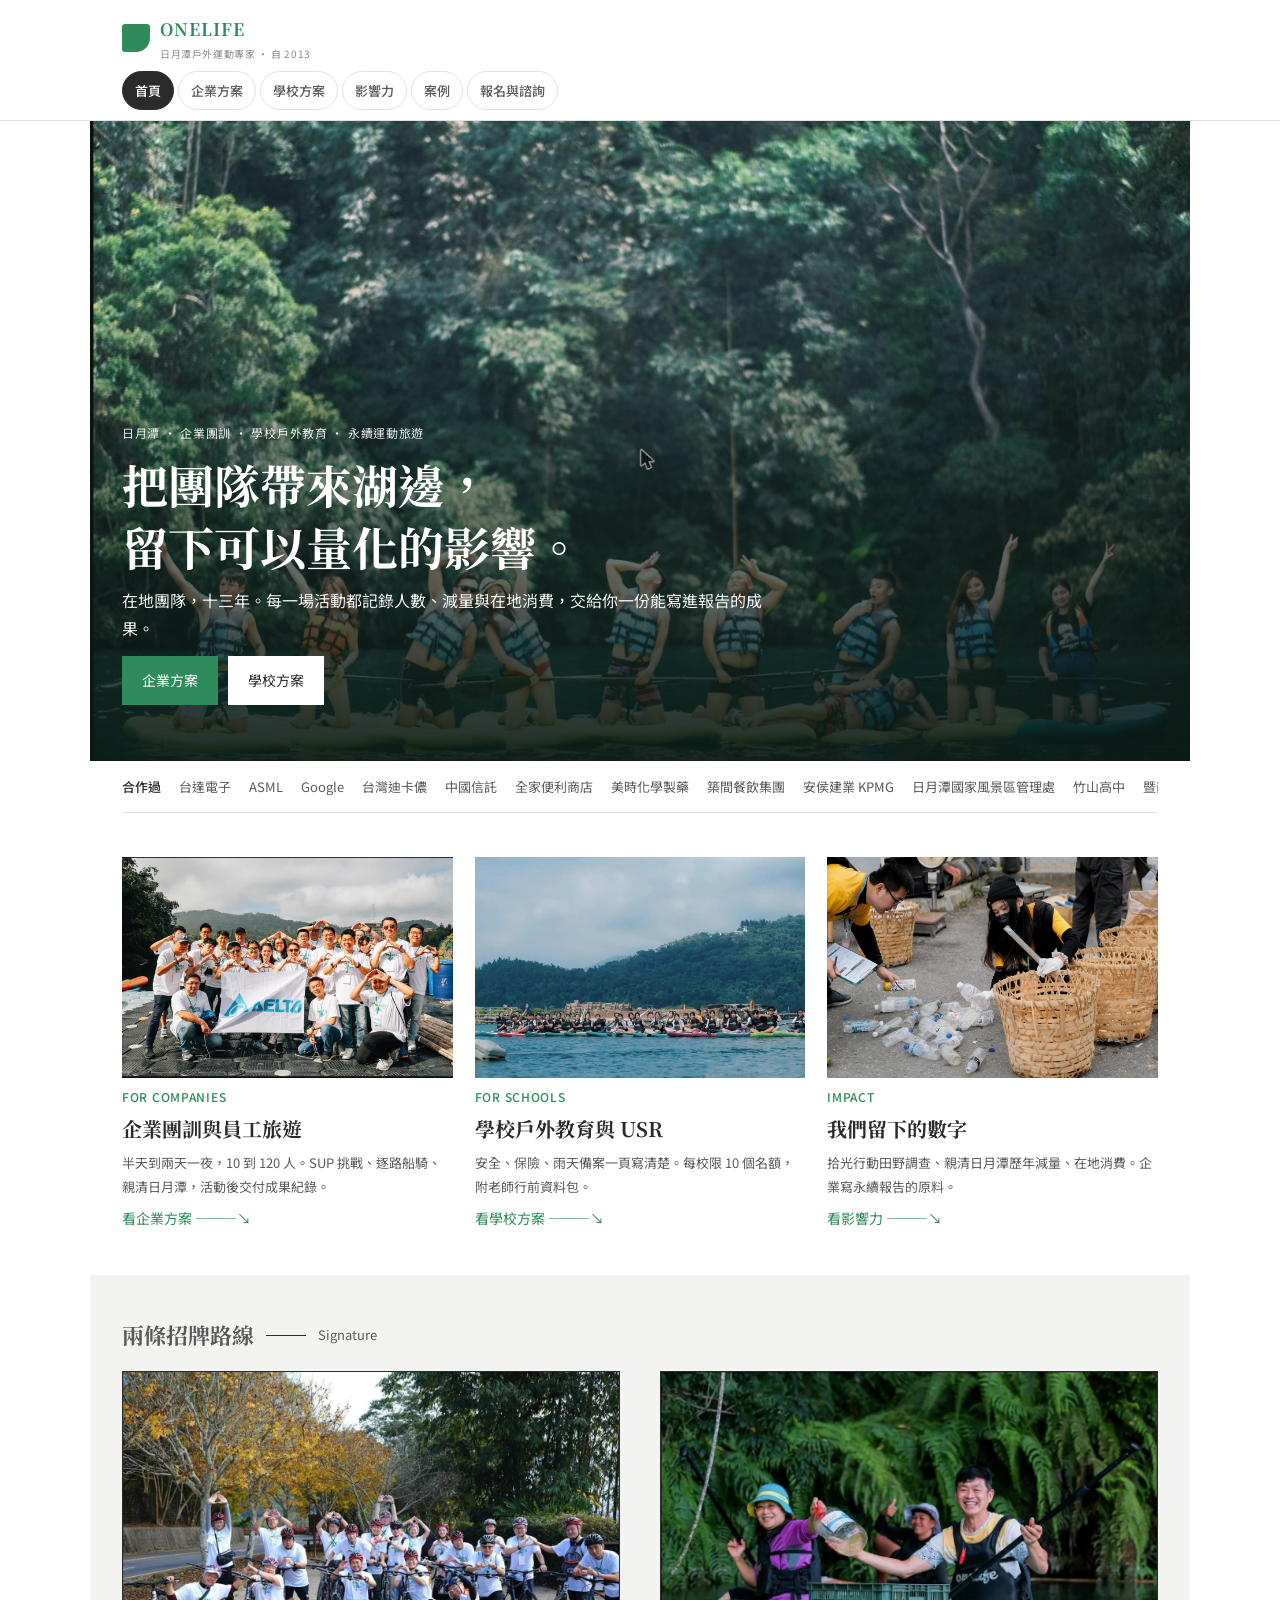
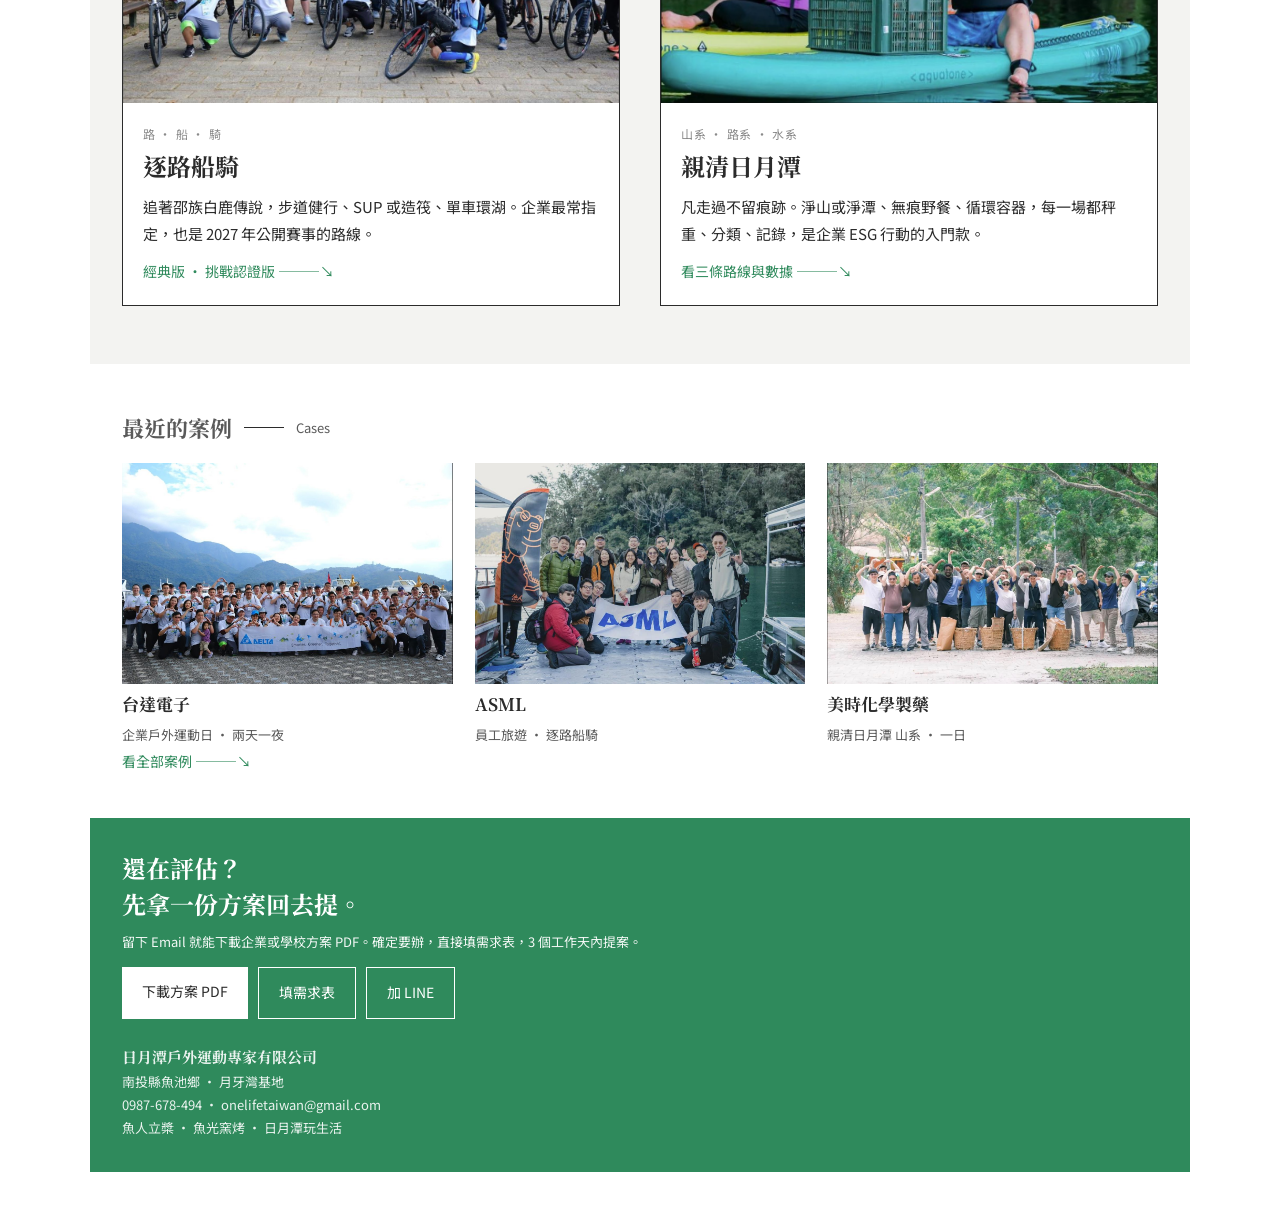
==== index.html @ 7cdbe461 "ONELIFE 官網初版：七頁靜態網站與表單 Co-Authored-By: Claude Opus 5.5 <noreply@anthropic.com> Claude-Session: https" ====
<!doctype html>
<html lang="zh-Hant">
<head>
<meta charset="utf-8">
<meta name="viewport" content="width=device-width, initial-scale=1, viewport-fit=cover">
<title>日月潭 ONELIFE｜企業團訓、學校戶外教育、永續運動旅遊</title>
<meta name="description" content="日月潭在地團隊，自 2013。為企業與學校設計團訓、員工旅遊與 ESG 行動，每場活動記錄人數、減量與在地消費。">
<meta property="og:title" content="日月潭 ONELIFE｜企業團訓、學校戶外教育、永續運動旅遊">
<meta property="og:description" content="日月潭在地團隊，自 2013。為企業與學校設計團訓、員工旅遊與 ESG 行動，每場活動記錄人數、減量與在地消費。">
<meta property="og:image" content="photos/hero.jpg">
<meta property="og:type" content="website">
<link rel="preconnect" href="https://fonts.googleapis.com">
<link rel="stylesheet" href="https://fonts.googleapis.com/css2?family=Noto+Serif+TC:wght@500;700&family=Noto+Sans+TC:wght@400;500&display=swap">
<link rel="stylesheet" href="assets/style.css">
</head>
<body>
<header class="top"><div class="wrap">
<a class="brand" href="index.html"><div class="mark"></div><div><b>ONELIFE</b><small>日月潭戶外運動專家 · 自 2013</small></div></a>
<nav class="tabs" aria-label="主選單"><a href="index.html" aria-current="page">首頁</a><a href="corporate.html">企業方案</a><a href="school.html">學校方案</a><a href="impact.html">影響力</a><a href="cases.html">案例</a><a href="contact.html">報名與諮詢</a></nav>
</div></header>
<main class="wrap">
<section class="page" id="home">
<div class="hero2"><img src="photos/hero.jpg" alt="月牙灣 SUP 團體"><div class="hero2-t"><div class="k" style="color:#fff;opacity:.9">日月潭 · 企業團訓 · 學校戶外教育 · 永續運動旅遊</div><h1 class="serif">把團隊帶來湖邊，<br>留下可以量化的影響。</h1><p>在地團隊，十三年。每一場活動都記錄人數、減量與在地消費，交給你一份能寫進報告的成果。</p><div class="btns"><a href="corporate.html" class="btn">企業方案</a><a href="school.html" class="btn" style="background:#fff;color:#2b2b2b">學校方案</a></div></div></div>
<div class="clients"><b>合作過</b><span>台達電子</span><span>ASML</span><span>Google</span><span>台灣迪卡儂</span><span>中國信託</span><span>全家便利商店</span><span>美時化學製藥</span><span>築間餐飲集團</span><span>安侯建業 KPMG</span><span>日月潭國家風景區管理處</span><span>竹山高中</span><span>暨南國際大學</span></div>

<div class="sec grid3">
<a href="corporate.html" class="card"><img src="photos/delta.jpg" alt=""><span class="k g" style="font-weight:500">FOR COMPANIES</span><span class="serif" style="font-size:20px">企業團訓與員工旅遊</span><span class="m">半天到兩天一夜，10 到 120 人。SUP 挑戰、逐路船騎、親清日月潭，活動後交付成果紀錄。</span><span class="more">看企業方案 ———↘</span></a>
<a href="school.html" class="card"><img src="photos/chushan1.jpg" alt=""><span class="k g" style="font-weight:500">FOR SCHOOLS</span><span class="serif" style="font-size:20px">學校戶外教育與 USR</span><span class="m">安全、保險、雨天備案一頁寫清楚。每校限 10 個名額，附老師行前資料包。</span><span class="more">看學校方案 ———↘</span></a>
<a href="impact.html" class="card"><img src="photos/pick2.jpg" alt=""><span class="k g" style="font-weight:500">IMPACT</span><span class="serif" style="font-size:20px">我們留下的數字</span><span class="m">拾光行動田野調查、親清日月潭歷年減量、在地消費。企業寫永續報告的原料。</span><span class="more">看影響力 ———↘</span></a>
</div>

<div class="grey"><div class="h"><span class="serif">兩條招牌路線</span><i></i><span>Signature</span></div>
<div class="grid2">
<a href="corporate.html" class="box" style="display:block;background:var(--bg);margin-bottom:18px"><img src="photos/cg_road.jpg" alt=""><div style="padding:20px"><div class="k">路 · 船 · 騎</div><div class="serif" style="font-size:24px">逐路船騎</div><p class="m" style="margin:6px 0 10px">追著邵族白鹿傳說，步道健行、SUP 或造筏、單車環湖。企業最常指定，也是 2027 年公開賽事的路線。</p><span class="more">經典版 · 挑戰認證版 ———↘</span></div></a>
<a href="impact.html" class="box" style="display:block;background:var(--bg)"><img src="photos/cg_water.jpg" alt=""><div style="padding:20px"><div class="k">山系 · 路系 · 水系</div><div class="serif" style="font-size:24px">親清日月潭</div><p class="m" style="margin:6px 0 10px">凡走過不留痕跡。淨山或淨潭、無痕野餐、循環容器，每一場都秤重、分類、記錄，是企業 ESG 行動的入門款。</p><span class="more">看三條路線與數據 ———↘</span></div></a>
</div></div>

<div class="sec"><div class="h"><span class="serif">最近的案例</span><i></i><span>Cases</span></div>
<div class="grid3">
<a href="case-lotuspharm.html" class="card"><img src="photos/delta2.jpg" alt=""><span class="serif" style="font-size:17px">台達電子</span><span class="m">企業戶外運動日 · 兩天一夜</span></a>
<a href="case-lotuspharm.html" class="card"><img src="photos/asml2.jpg" alt=""><span class="serif" style="font-size:17px">ASML</span><span class="m">員工旅遊 · 逐路船騎</span></a>
<a href="case-lotuspharm.html" class="card"><img src="photos/lotus1.jpg" alt=""><span class="serif" style="font-size:17px">美時化學製藥</span><span class="m">親清日月潭 山系 · 一日</span></a>
</div>
<a href="cases.html" class="more">看全部案例 ———↘</a></div>

<div class="foot" style="background:var(--green);color:#fff"><div class="serif" style="font-size:24px;line-height:1.5;color:#fff">還在評估？<br>先拿一份方案回去提。</div><p style="margin:8px 0 0;opacity:.95">留下 Email 就能下載企業或學校方案 PDF。確定要辦，直接填需求表，3 個工作天內提案。</p><div class="btns"><a href="contact.html" class="btn" style="background:#fff;color:#2b2b2b">下載方案 PDF</a><a href="contact.html" class="btn" style="background:transparent;border:1px solid #fff;color:#fff">填需求表</a><a href="https://line.me/R/ti/p/@onelife" class="btn" style="background:transparent;border:1px solid #fff;color:#fff">加 LINE</a></div><div style="margin-top:24px;opacity:.9"><b style="color:#fff">日月潭戶外運動專家有限公司</b>南投縣魚池鄉 · 月牙灣基地<br>0987-678-494 · onelifetaiwan@gmail.com<br>魚人立槳 · 魚光窯烤 · 日月潭玩生活</div></div>
</section>
</main>
<script src="assets/config.js"></script>
<script src="assets/main.js"></script>
</body>
</html>
---- assets/style.css ----
:root{--ink:#2b2b2b;--mute:#5a5a5a;--faint:#8a8a8a;--line:#2b2b2b;--hair:#e2e2e2;--grey:#f3f3f1;--green:#2f8a5c;--bg:#ffffff}
@media (prefers-color-scheme:dark){:root:not([data-theme="light"]){--ink:#ececea;--mute:#b5b5b0;--faint:#8a8a8a;--line:#ececea;--hair:#3a3a38;--grey:#1f1f1e;--green:#5fbf8e;--bg:#141413}}
:root[data-theme="dark"]{--ink:#ececea;--mute:#b5b5b0;--faint:#8a8a8a;--line:#ececea;--hair:#3a3a38;--grey:#1f1f1e;--green:#5fbf8e;--bg:#141413}
*{box-sizing:border-box}
body{margin:0;background:var(--bg);color:var(--ink);font-family:'Noto Sans TC',sans-serif;font-size:15px;line-height:1.8}
a{color:inherit;text-decoration:none}
img{display:block;width:100%;object-fit:cover;aspect-ratio:3/2;height:auto}
.serif{font-family:'Noto Serif TC',serif;font-weight:700}
.wrap{max-width:1100px;margin:0 auto;padding:0 16px}
header.top{position:sticky;top:0;z-index:9;background:var(--bg);border-bottom:1px solid var(--hair)}
.brand{display:flex;align-items:center;gap:10px;padding:14px 0 8px}
.mark{width:28px;height:28px;background:var(--green);border-radius:3px 3px 14px 3px;flex:none}
.brand b{font-family:'Noto Serif TC',serif;font-size:17px;letter-spacing:.06em;color:var(--green)}
.brand small{display:block;font-size:10px;color:var(--faint);letter-spacing:.06em}
nav.tabs{display:flex;gap:4px;overflow-x:auto;padding:0 0 10px;-webkit-overflow-scrolling:touch;scrollbar-width:none}
nav.tabs::-webkit-scrollbar{display:none}
nav.tabs a{flex:none;font-size:13px;font-weight:500;padding:7px 12px;border:1px solid var(--hair);border-radius:999px;color:var(--mute)}
nav.tabs a.on,nav.tabs a[aria-current]{background:var(--ink);color:var(--bg);border-color:var(--ink)}
.page{display:block;padding-bottom:40px}
.hero{margin-top:18px}
.hero .t{display:inline-block;background:var(--green);color:#fff;padding:12px 16px;font-family:'Noto Serif TC',serif;font-weight:700;font-size:24px;line-height:1.4;margin-bottom:14px}
.hero .s{font-family:'Noto Serif TC',serif;font-size:14px;line-height:1.7;color:var(--mute);margin-top:12px}
.sec{margin-top:44px}
.h{display:flex;align-items:center;gap:12px;margin-bottom:16px}
.h .serif{font-size:22px}
.h i{display:block;width:40px;height:1px;background:var(--line)}
.h span{font-size:13px;color:var(--mute)}
.lead{color:var(--mute);margin:0 0 14px}
.box{border:1px solid var(--line)}
.row{display:grid;grid-template-columns:1fr;gap:0}
.row.c4,.row.c5{grid-template-columns:1fr 1fr}.row.c4>div:nth-child(odd),.row.c5>div:nth-child(odd){border-right:1px solid var(--hair)}
.row>div{padding:16px;border-bottom:1px solid var(--hair)}
.row>div:last-child{border-bottom:none}
.k{font-size:12px;color:var(--faint);letter-spacing:.06em}
.num{font-family:'Noto Serif TC',serif;font-weight:700;font-size:26px;line-height:1.1}
.g{color:var(--green)}
.card{display:flex;flex-direction:column;gap:8px;margin-bottom:22px}
.card img{aspect-ratio:3/2}
.card .serif{font-size:18px;line-height:1.4}
.card .m{font-size:13px;color:var(--mute)}
.more{color:var(--green);font-size:14px}
.btns{display:flex;flex-wrap:wrap;gap:10px;margin-top:14px}
.btn{display:inline-block;padding:12px 20px;font-size:14px;background:var(--green);color:#fff}
.btn.o{background:transparent;color:var(--ink);border:1px solid var(--line)}
.list{border-top:1px solid var(--line)}
.list>div{display:flex;gap:16px;padding:14px 0;border-bottom:1px solid var(--hair);align-items:flex-start}
.list .n{font-family:'Noto Serif TC',serif;font-weight:700;font-size:20px;line-height:1.3;width:34px;flex:none;color:var(--green)}
.list b{display:block;font-weight:500;font-size:15px}
.list p{margin:2px 0 0;font-size:13px;color:var(--mute);line-height:1.7}
.grey{background:var(--grey);padding:28px 16px;margin:44px -16px 0}
.over{margin-bottom:22px}
.over span{display:block;margin-top:10px;font-family:'Noto Serif TC',serif;font-weight:700;font-size:18px;line-height:1.4}
.over span small{display:block;font-size:13px;font-weight:500;color:var(--mute)}
.tags{display:flex;flex-wrap:wrap;gap:8px 16px;font-size:13px;color:var(--mute)}
.note{font-size:12px;color:var(--faint);margin-top:10px}
.foot{margin-top:44px;padding:24px 16px;background:var(--grey);font-size:13px;color:var(--mute)}
.foot b{display:block;font-family:'Noto Serif TC',serif;color:var(--ink);font-size:15px}
.tbl>div{display:grid;grid-template-columns:1fr auto;gap:4px 12px;padding:12px 0;border-bottom:1px solid var(--hair);font-size:13px}
.tbl>div b{font-weight:500;font-size:14px}
.tbl>div .num{font-size:20px}
.tbl>div small{grid-column:1/-1;color:var(--mute)}
input,textarea{font:inherit;font-size:14px;color:var(--ink);background:var(--bg);border:1px solid #c9c9c9;padding:10px 12px;width:100%}
label{font-size:12px;color:var(--mute);display:block;margin:12px 0 4px}
.chips{display:flex;flex-wrap:wrap;gap:6px;font-size:13px}
.chips span{border:1px solid #c9c9c9;padding:5px 12px}
.chips span.on,.chips .chip:has(input:checked){background:var(--ink);color:var(--bg);border-color:var(--ink)}
.chips .chip{border:1px solid #c9c9c9;padding:5px 12px;cursor:pointer;font-size:13px;color:var(--ink);margin:0}
a.brand{color:inherit}
.filter{display:flex;gap:6px;flex-wrap:wrap;margin-bottom:18px}
.filter button{font:inherit;font-size:13px;padding:7px 14px;border:1px solid var(--line);background:transparent;color:var(--ink)}
.filter button.on{background:var(--ink);color:var(--bg)}
.hide{display:none}
.site{margin-top:14px}
.site .row>div{padding:12px 14px}
.site .pill{display:inline-block;font-size:11px;padding:1px 8px;border-radius:999px;color:#fff;margin-left:6px;vertical-align:middle}
@media(min-width:720px){
.hero .t{font-size:32px}.hero .s{font-size:15px}
.row.c3{grid-template-columns:repeat(3,1fr)}.row.c3>div{border-bottom:none;border-right:1px solid var(--hair)}.row.c3>div:last-child{border-right:none}
.row.c4{grid-template-columns:repeat(4,1fr)}.row.c4>div{border-bottom:none;border-right:1px solid var(--hair)}.row.c4>div:last-child{border-right:none}
.row.c5{grid-template-columns:repeat(5,1fr)}.row.c5>div{border-bottom:none;border-right:1px solid var(--hair)}.row.c5>div:last-child{border-right:none}
.grid3{display:grid;grid-template-columns:repeat(3,1fr);gap:22px}.grid3 .card{margin-bottom:0}
.grid2{display:grid;grid-template-columns:1fr 1fr;gap:40px;align-items:start}
.grey{margin-left:-16px;margin-right:-16px;padding:40px 16px}
.wrap{padding:0 32px}.grey{margin-left:-32px;margin-right:-32px;padding:40px 32px}.foot{margin-left:-32px;margin-right:-32px;padding:32px}
.site .row.c5{grid-template-columns:repeat(5,1fr)}
}

.hero2{position:relative;margin:0 -16px;overflow:hidden;background:#1d3a35}
.hero2 img{aspect-ratio:auto;height:540px;object-position:center 40%}
.hero2::after{content:"";position:absolute;left:0;right:0;bottom:0;height:75%;background:linear-gradient(to top,rgba(10,25,20,.92) 0%,rgba(10,25,20,.6) 45%,rgba(10,25,20,0) 100%)}
.hero2-t{z-index:1}
.hero2-t{position:absolute;left:16px;right:16px;bottom:28px;color:#fff}
.hero2-t h1{font-size:28px;line-height:1.35;margin:10px 0 10px;color:#fff}
.hero2-t p{margin:0;font-size:14px;line-height:1.7;opacity:.95}
.hero2-t .btns{margin-top:14px}
.clients{display:flex;gap:18px;overflow-x:auto;white-space:nowrap;padding:14px 0;border-bottom:1px solid var(--hair);font-size:13px;color:var(--mute);scrollbar-width:none}
.clients::-webkit-scrollbar{display:none}
.clients b{color:var(--ink);font-weight:500;flex:none}
@media(min-width:720px){.hero2{margin:0 -32px}.hero2 img{height:640px}.hero2-t{left:32px;bottom:56px;max-width:640px}.hero2-t h1{font-size:46px}.hero2-t p{font-size:16px}}

.msg{font-size:13px;margin-top:8px;color:var(--green)}.msg.err{color:#b4412d}
button.btn{font:inherit;border:none;cursor:pointer}
.sr{position:absolute;left:-9999px}
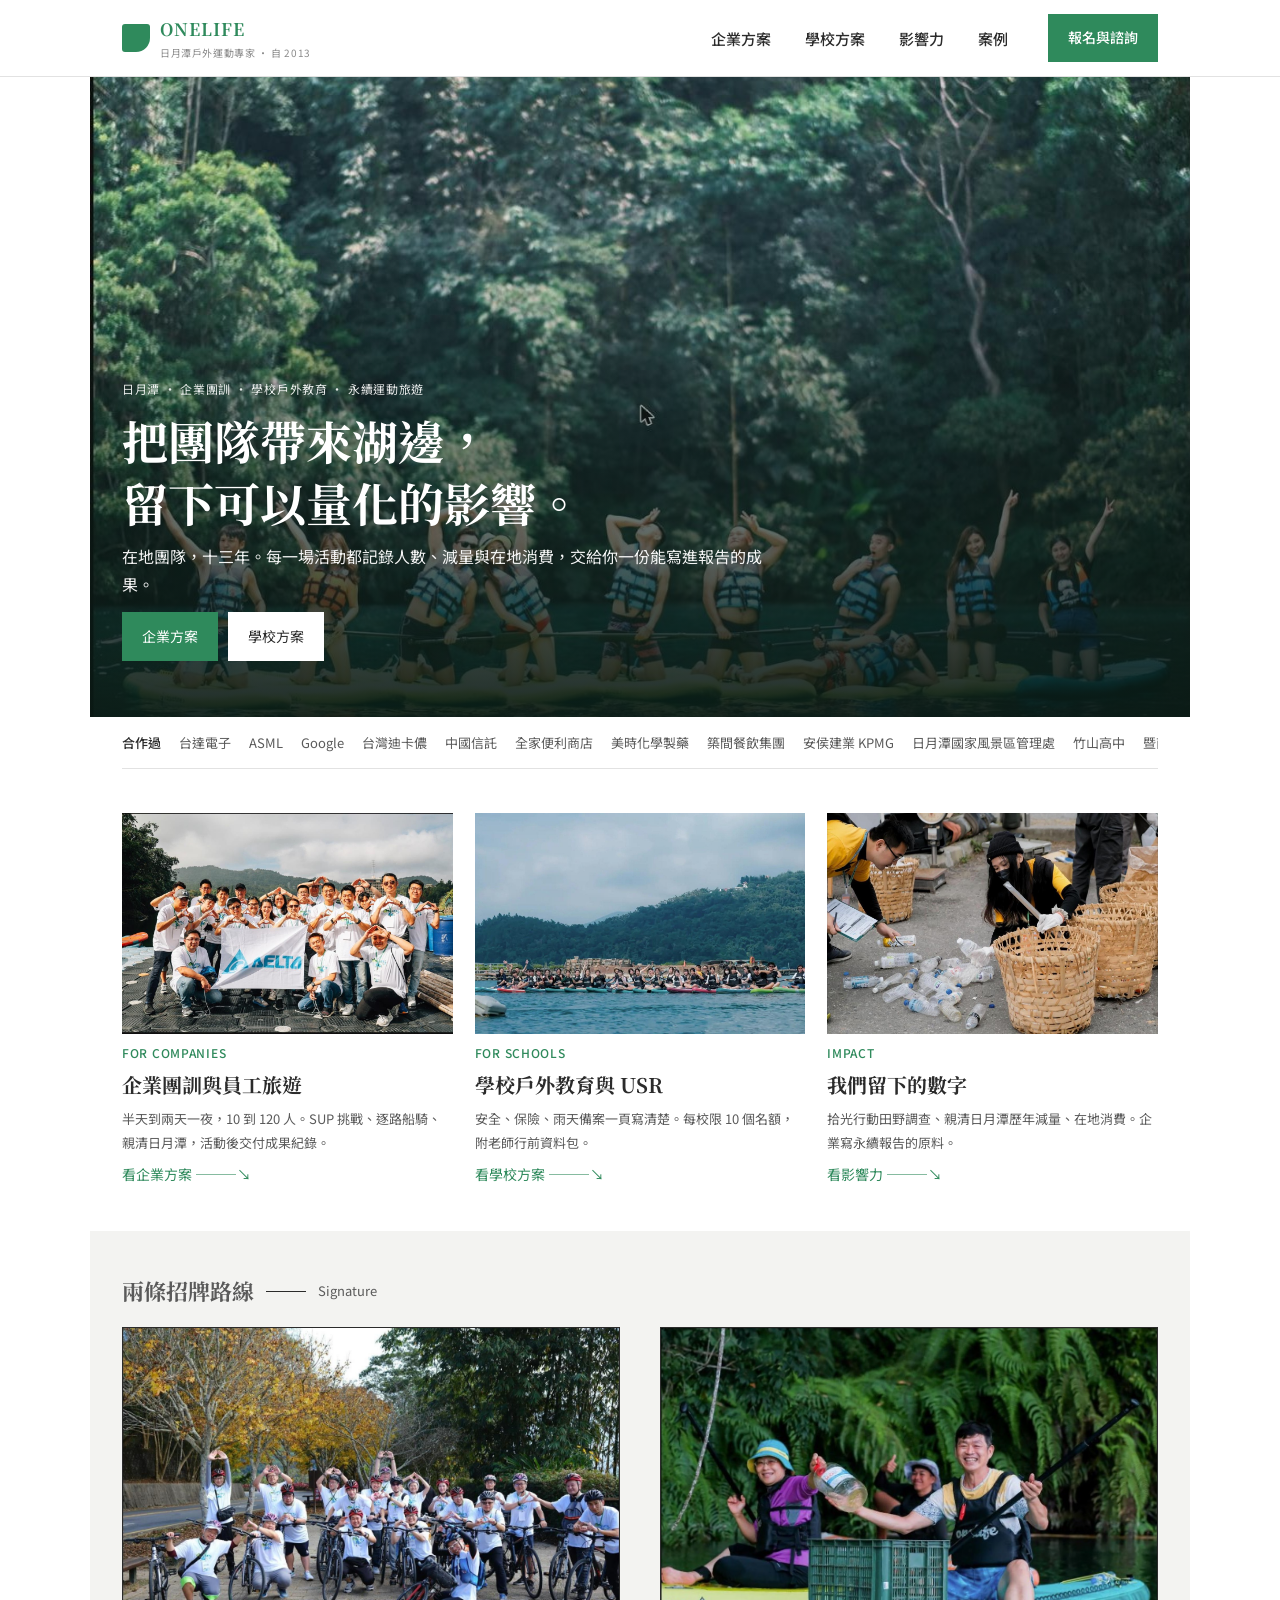
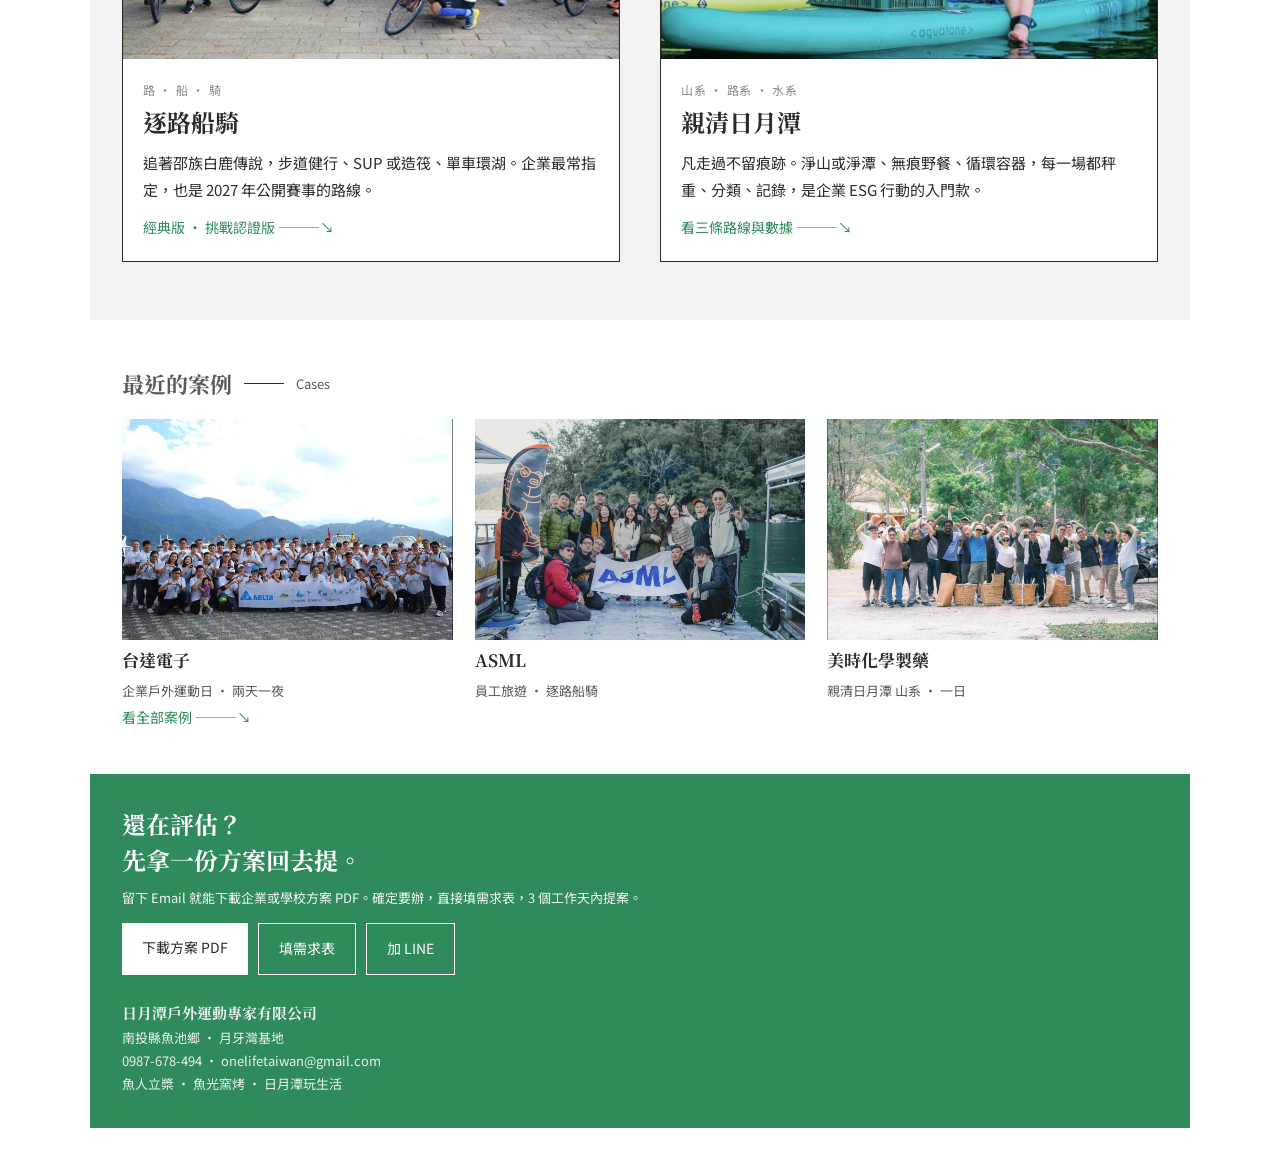
==== commit 5308ad55: "改版主選單：電腦版文字選單＋報名按鈕，手機版漢堡選單 Co-Authored-By: Claude Opus 5.5 <noreply@anthropic.com> Claude-Session: h" ====
--- a/index.html
+++ b/index.html
@@ -11,12 +11,13 @@
 <meta property="og:type" content="website">
 <link rel="preconnect" href="https://fonts.googleapis.com">
 <link rel="stylesheet" href="https://fonts.googleapis.com/css2?family=Noto+Serif+TC:wght@500;700&family=Noto+Sans+TC:wght@400;500&display=swap">
-<link rel="stylesheet" href="assets/style.css">
+<link rel="stylesheet" href="assets/style.css?v=2">
 </head>
 <body>
-<header class="top"><div class="wrap">
-<a class="brand" href="index.html"><div class="mark"></div><div><b>ONELIFE</b><small>日月潭戶外運動專家 · 自 2013</small></div></a>
-<nav class="tabs" aria-label="主選單"><a href="index.html" aria-current="page">首頁</a><a href="corporate.html">企業方案</a><a href="school.html">學校方案</a><a href="impact.html">影響力</a><a href="cases.html">案例</a><a href="contact.html">報名與諮詢</a></nav>
+<header class="top"><div class="wrap bar">
+<a class="brand" href="index.html" aria-label="ONELIFE 首頁"><div class="mark"></div><div><b>ONELIFE</b><small>日月潭戶外運動專家 · 自 2013</small></div></a>
+<nav class="menu" id="menu" aria-label="主選單"><a href="corporate.html">企業方案</a><a href="school.html">學校方案</a><a href="impact.html">影響力</a><a href="cases.html">案例</a><a href="contact.html" class="nav-cta">報名與諮詢</a><div class="menu-foot">0987-678-494<br>onelifetaiwan@gmail.com<br><a href="https://line.me/R/ti/p/@onelife">LINE @onelife</a></div></nav>
+<button class="burger" aria-label="開啟選單" aria-expanded="false" aria-controls="menu"><span></span><span></span></button>
 </div></header>
 <main class="wrap">
 <section class="page" id="home">
@@ -47,6 +48,6 @@
 </section>
 </main>
 <script src="assets/config.js"></script>
-<script src="assets/main.js"></script>
+<script src="assets/main.js?v=2"></script>
 </body>
 </html>
--- a/assets/style.css
+++ b/assets/style.css
@@ -9,14 +9,10 @@
 .serif{font-family:'Noto Serif TC',serif;font-weight:700}
 .wrap{max-width:1100px;margin:0 auto;padding:0 16px}
 header.top{position:sticky;top:0;z-index:9;background:var(--bg);border-bottom:1px solid var(--hair)}
-.brand{display:flex;align-items:center;gap:10px;padding:14px 0 8px}
+.brand{display:flex;align-items:center;gap:10px;padding:0;position:relative;z-index:12}
 .mark{width:28px;height:28px;background:var(--green);border-radius:3px 3px 14px 3px;flex:none}
 .brand b{font-family:'Noto Serif TC',serif;font-size:17px;letter-spacing:.06em;color:var(--green)}
 .brand small{display:block;font-size:10px;color:var(--faint);letter-spacing:.06em}
-nav.tabs{display:flex;gap:4px;overflow-x:auto;padding:0 0 10px;-webkit-overflow-scrolling:touch;scrollbar-width:none}
-nav.tabs::-webkit-scrollbar{display:none}
-nav.tabs a{flex:none;font-size:13px;font-weight:500;padding:7px 12px;border:1px solid var(--hair);border-radius:999px;color:var(--mute)}
-nav.tabs a.on,nav.tabs a[aria-current]{background:var(--ink);color:var(--bg);border-color:var(--ink)}
 .page{display:block;padding-bottom:40px}
 .hero{margin-top:18px}
 .hero .t{display:inline-block;background:var(--green);color:#fff;padding:12px 16px;font-family:'Noto Serif TC',serif;font-weight:700;font-size:24px;line-height:1.4;margin-bottom:14px}
@@ -102,3 +98,30 @@
 .msg{font-size:13px;margin-top:8px;color:var(--green)}.msg.err{color:#b4412d}
 button.btn{font:inherit;border:none;cursor:pointer}
 .sr{position:absolute;left:-9999px}
+
+/* 主選單 */
+.bar{display:flex;align-items:center;justify-content:space-between;height:64px}
+.burger{display:flex;flex-direction:column;justify-content:center;gap:7px;width:44px;height:44px;margin-right:-10px;background:none;border:0;cursor:pointer;position:relative;z-index:12;padding:0 10px}
+.burger span{display:block;height:2px;background:var(--ink);transition:transform .25s,opacity .25s}
+.menu-open .burger span:nth-child(1){transform:translateY(4.5px) rotate(45deg)}
+.menu-open .burger span:nth-child(2){transform:translateY(-4.5px) rotate(-45deg)}
+.menu{position:fixed;inset:0;background:var(--bg);z-index:11;display:flex;flex-direction:column;padding:96px 24px 32px;gap:0;opacity:0;visibility:hidden;transition:opacity .2s,visibility .2s}
+.menu-open .menu{opacity:1;visibility:visible}
+.menu a{font-family:'Noto Serif TC',serif;font-weight:700;font-size:26px;padding:14px 0;border-bottom:1px solid var(--hair);color:var(--ink)}
+.menu a[aria-current]{color:var(--green)}
+.menu .nav-cta{margin-top:24px;border:0;background:var(--green);color:#fff;text-align:center;font-size:18px;font-family:'Noto Sans TC',sans-serif;font-weight:500;padding:16px}
+.menu .nav-cta[aria-current]{color:#fff}
+.menu-foot{margin-top:auto;font-size:13px;color:var(--mute);line-height:1.9}
+.menu-foot a{font:inherit;padding:0;border:0;color:var(--green)}
+body.menu-open{overflow:hidden}
+@media(min-width:900px){
+.bar{height:76px}
+.burger{display:none}
+.menu{position:static;inset:auto;flex-direction:row;align-items:center;gap:34px;padding:0;opacity:1;visibility:visible;background:none}
+.menu a{font-family:'Noto Sans TC',sans-serif;font-weight:500;font-size:15px;padding:6px 0;border:0;position:relative}
+.menu a:not(.nav-cta)::after{content:"";position:absolute;left:0;right:0;bottom:-2px;height:2px;background:var(--green);transform:scaleX(0);transition:transform .2s;transform-origin:left}
+.menu a:not(.nav-cta):hover::after,.menu a[aria-current]:not(.nav-cta)::after{transform:scaleX(1)}
+.menu a[aria-current]{color:var(--ink)}
+.menu .nav-cta{margin:0 0 0 6px;padding:11px 20px;font-size:14px}
+.menu-foot{display:none}
+}
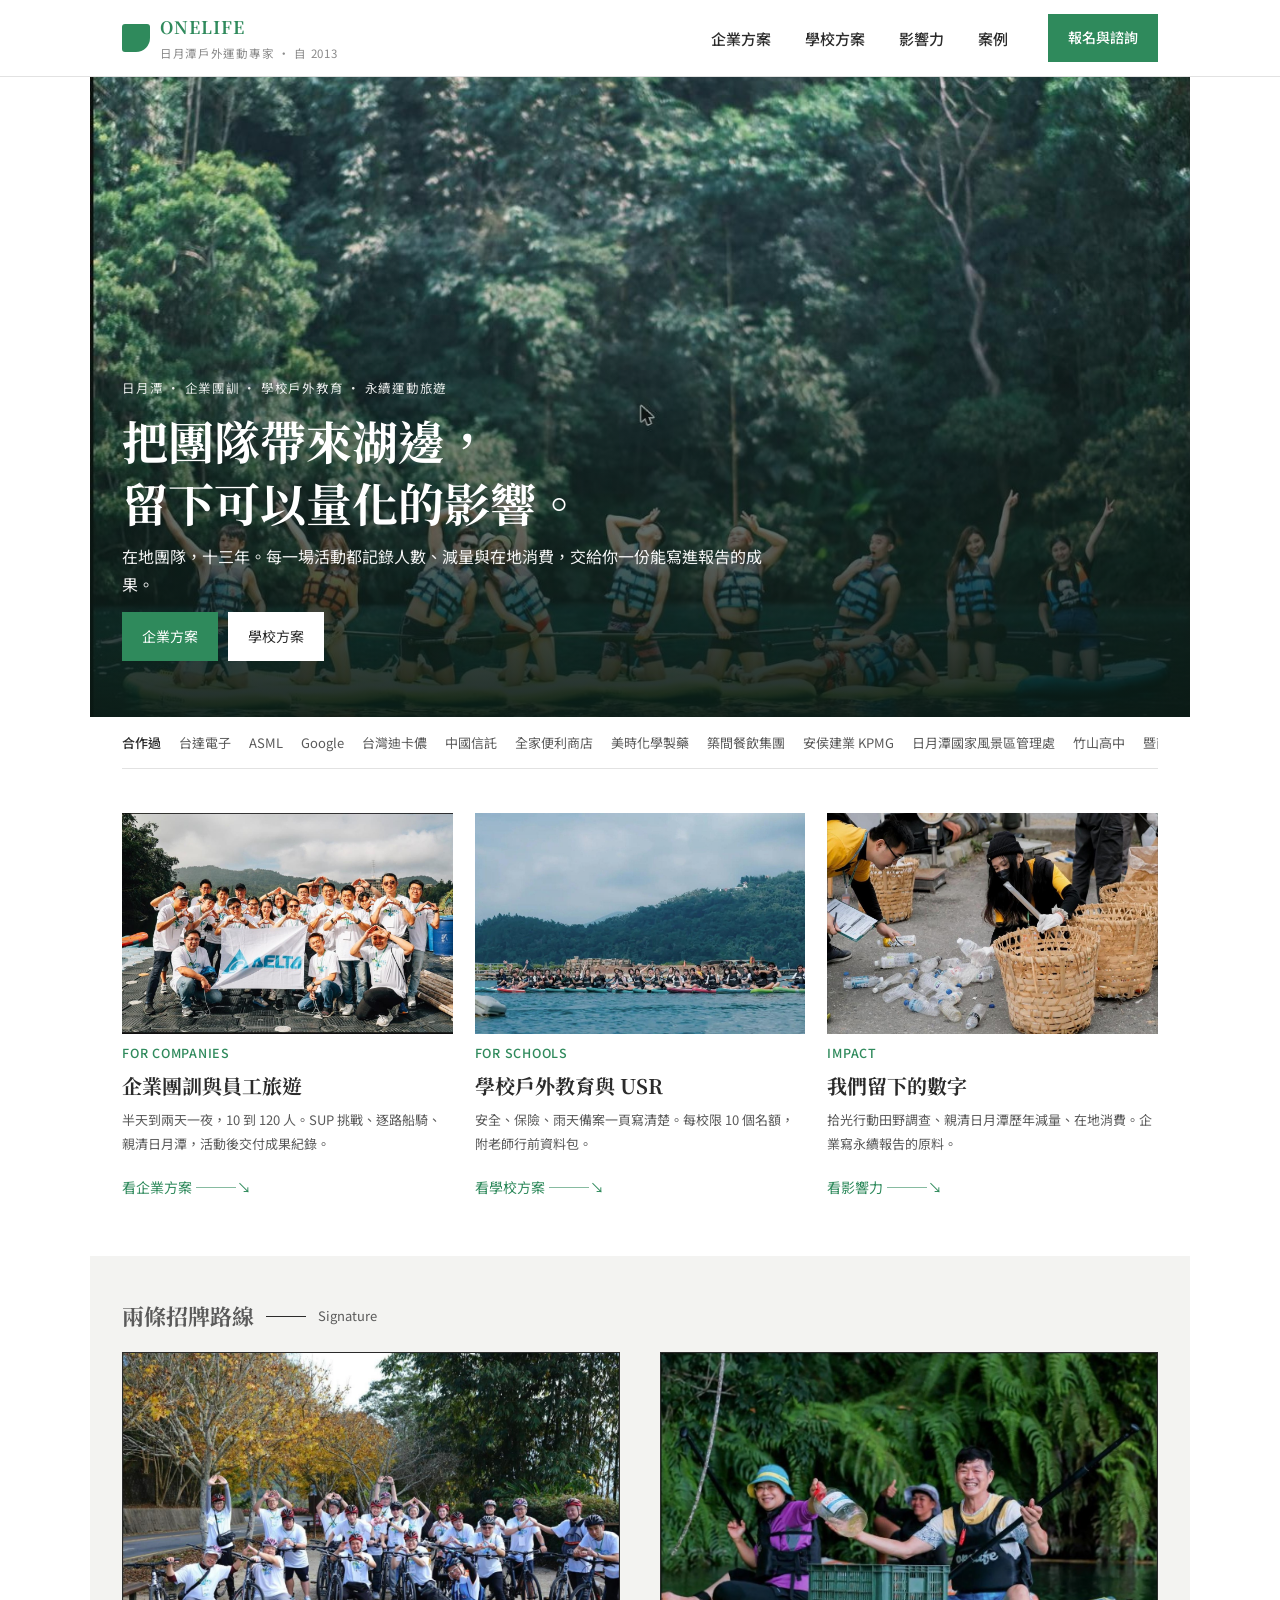
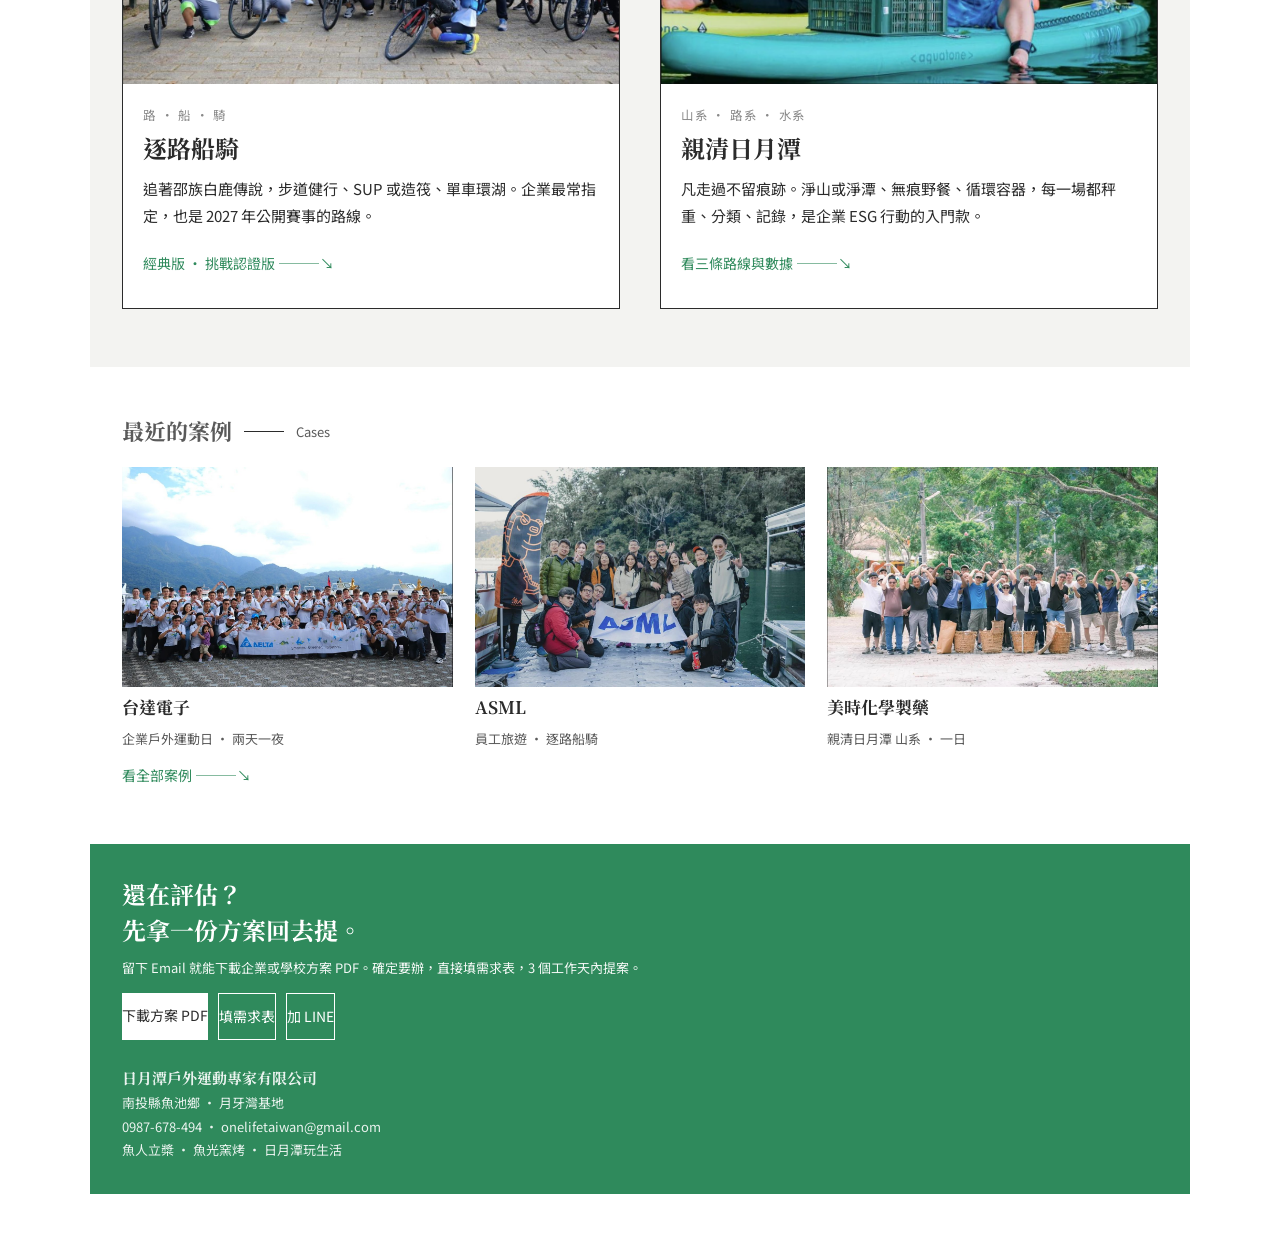
==== commit 84942195: "手機友善修正：輸入框 16px 避免 iOS 放大、加大點擊範圍、放大小字 Co-Authored-By: Claude Opus 5.5 <noreply@anthropic.com> Claude" ====
--- a/index.html
+++ b/index.html
@@ -11,7 +11,7 @@
 <meta property="og:type" content="website">
 <link rel="preconnect" href="https://fonts.googleapis.com">
 <link rel="stylesheet" href="https://fonts.googleapis.com/css2?family=Noto+Serif+TC:wght@500;700&family=Noto+Sans+TC:wght@400;500&display=swap">
-<link rel="stylesheet" href="assets/style.css?v=2">
+<link rel="stylesheet" href="assets/style.css?v=4">
 </head>
 <body>
 <header class="top"><div class="wrap bar">
--- a/assets/style.css
+++ b/assets/style.css
@@ -125,3 +125,16 @@
 .menu .nav-cta{margin:0 0 0 6px;padding:11px 20px;font-size:14px}
 .menu-foot{display:none}
 }
+
+/* 手機友善修正 */
+.brand small{font-size:11.5px}
+input,textarea{font-size:16px!important;min-height:48px}
+textarea{min-height:96px}
+a.more,.more{display:inline-block;padding:12px 0;min-height:44px;box-sizing:border-box}
+.chips{gap:8px}
+.chips .chip,.chips span{padding:10px 16px;font-size:14px;min-height:44px;display:inline-flex;align-items:center;box-sizing:border-box}
+.filter button{padding:11px 18px;font-size:14px;min-height:44px}
+.tbl>div small{font-size:13px;line-height:1.7}
+.btn{min-height:48px;display:inline-flex;align-items:center;justify-content:center;box-sizing:border-box}
+.foot a,.m a{display:inline-block;padding:10px 0;min-height:44px;box-sizing:border-box}
+.k{font-size:12.5px}
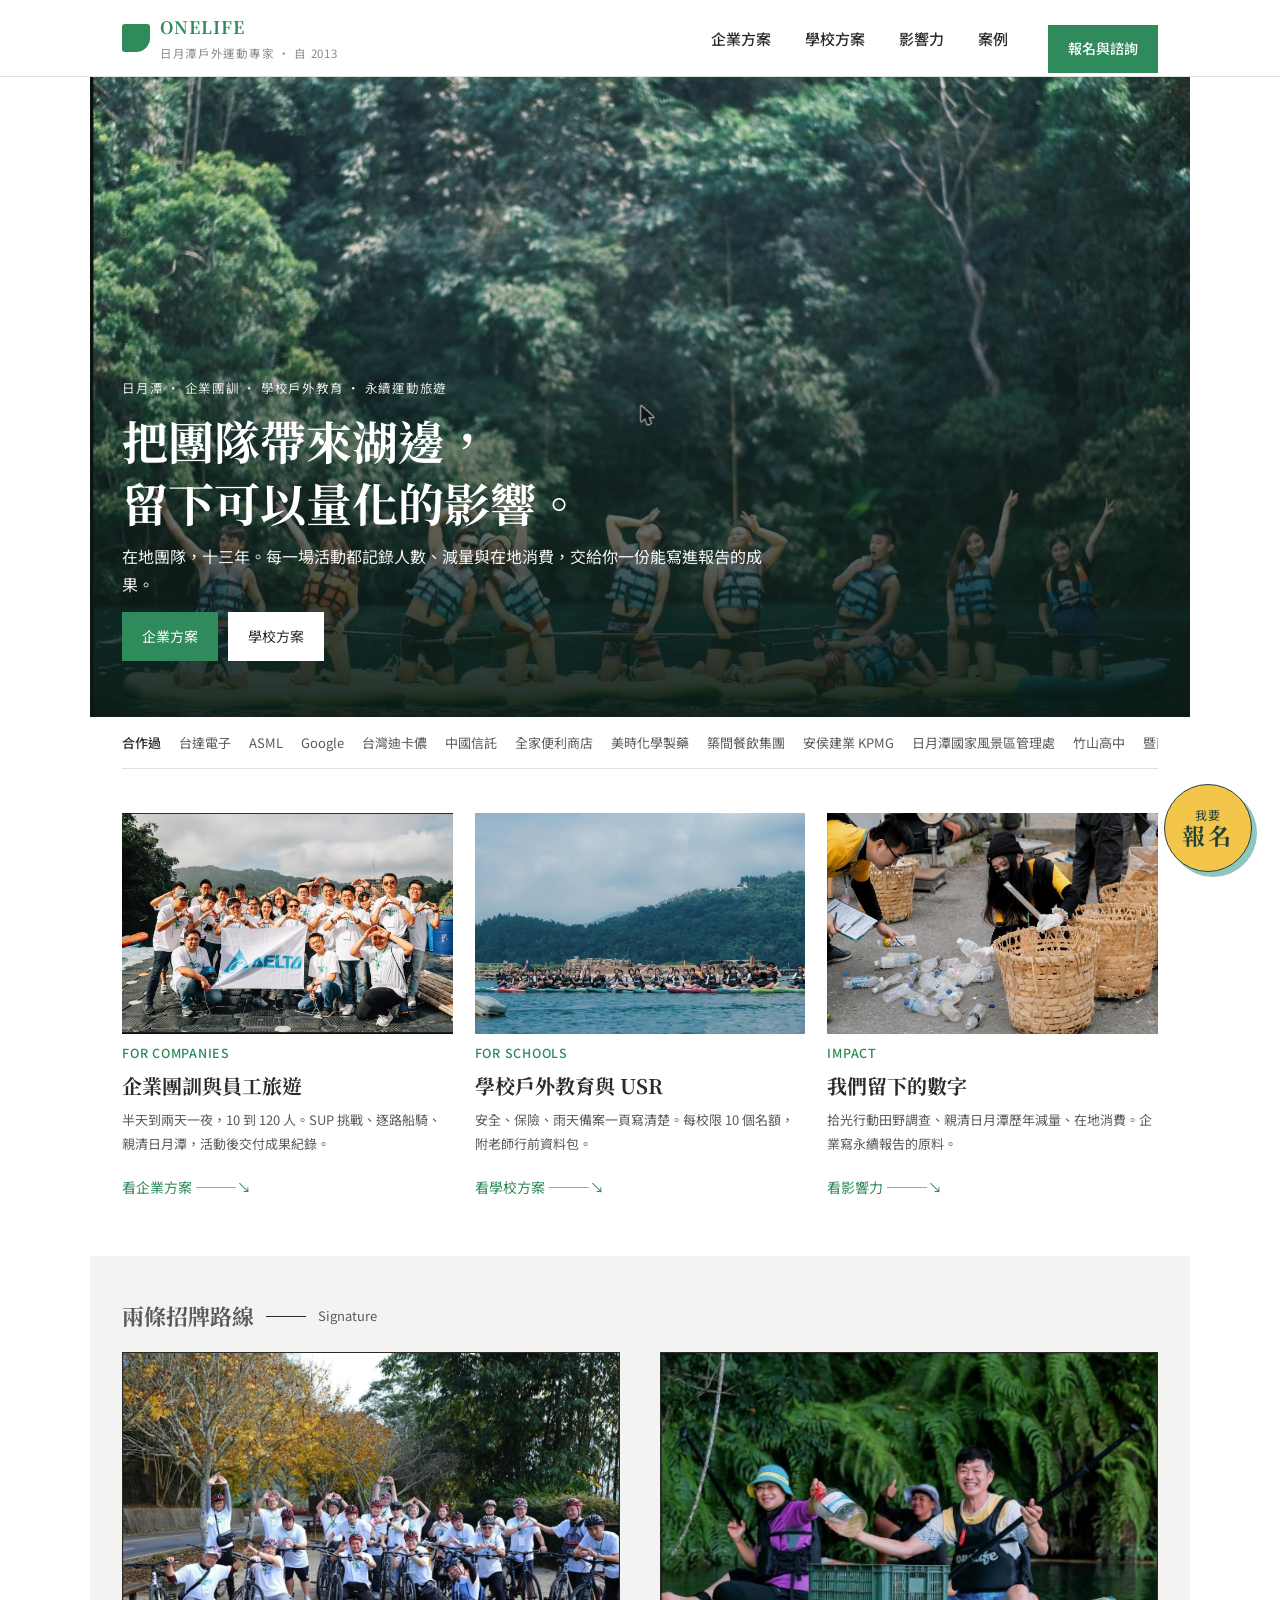
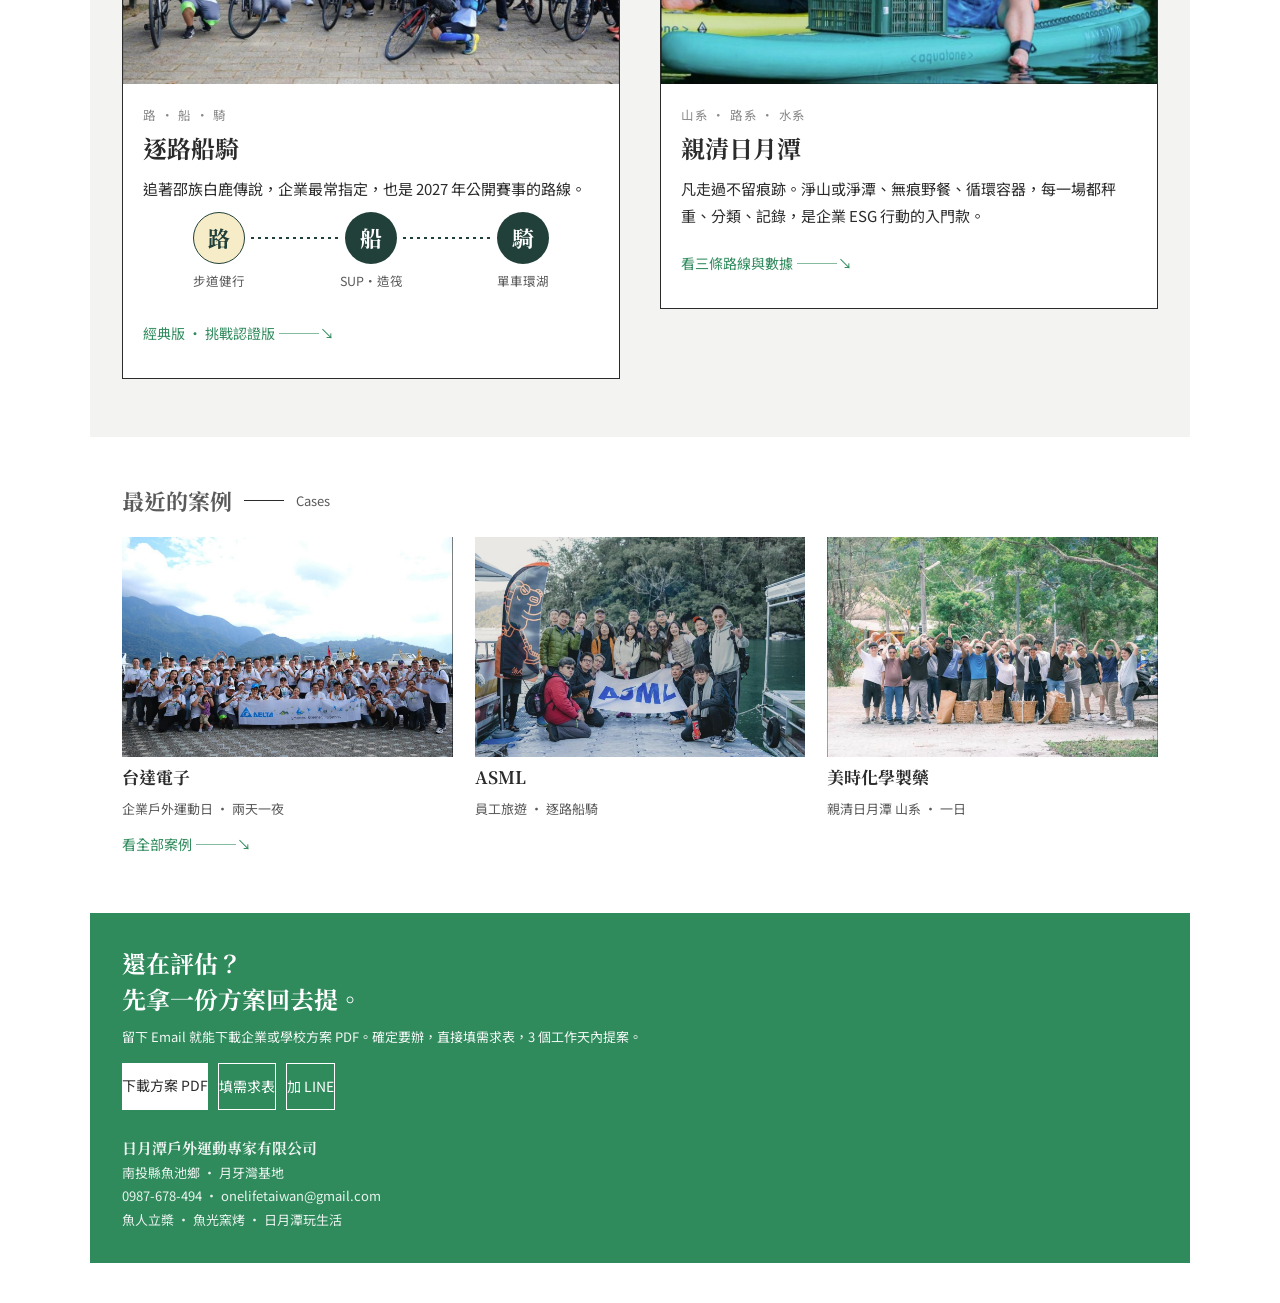
==== commit 2c1a81ea: "手機選單加圖示與子選單、流程圖（怎麼開始／路船騎）、浮動報名按鈕 Co-Authored-By: Claude Opus 5.5 <noreply@anthropic.com> Claude-Sess" ====
--- a/index.html
+++ b/index.html
@@ -11,12 +11,12 @@
 <meta property="og:type" content="website">
 <link rel="preconnect" href="https://fonts.googleapis.com">
 <link rel="stylesheet" href="https://fonts.googleapis.com/css2?family=Noto+Serif+TC:wght@500;700&family=Noto+Sans+TC:wght@400;500&display=swap">
-<link rel="stylesheet" href="assets/style.css?v=4">
+<link rel="stylesheet" href="assets/style.css?v=5">
 </head>
 <body>
 <header class="top"><div class="wrap bar">
 <a class="brand" href="index.html" aria-label="ONELIFE 首頁"><div class="mark"></div><div><b>ONELIFE</b><small>日月潭戶外運動專家 · 自 2013</small></div></a>
-<nav class="menu" id="menu" aria-label="主選單"><a href="corporate.html">企業方案</a><a href="school.html">學校方案</a><a href="impact.html">影響力</a><a href="cases.html">案例</a><a href="contact.html" class="nav-cta">報名與諮詢</a><div class="menu-foot">0987-678-494<br>onelifetaiwan@gmail.com<br><a href="https://line.me/R/ti/p/@onelife">LINE @onelife</a></div></nav>
+<nav class="menu" id="menu" aria-label="主選單"><div class="mi"><a href="corporate.html" class="mi-top"><svg class="ico" viewBox="0 0 24 24" aria-hidden="true"><path d="M4 21V5h10v16M14 9h6v12M2 21h20M7.5 8h3M7.5 12h3M7.5 16h3"/></svg><span>企業方案</span></a><button class="mi-tog" type="button" aria-expanded="false" aria-controls="sub0" aria-label="展開企業方案"><svg viewBox="0 0 24 24" aria-hidden="true"><path d="M6 9l6 6 6-6"/></svg></button><div class="mi-sub" id="sub0"><a href="corporate.html#formats">三種時長</a><a href="corporate.html#outcome">員工會留下什麼</a><a href="corporate.html#cases">他們怎麼玩</a><a href="corporate.html#start">怎麼開始</a></div></div><div class="mi"><a href="school.html" class="mi-top"><svg class="ico" viewBox="0 0 24 24" aria-hidden="true"><path d="M2 9l10-5 10 5-10 5z"/><path d="M6 11v5c0 1.6 2.7 3 6 3s6-1.4 6-3v-5"/></svg><span>學校方案</span></a><button class="mi-tog" type="button" aria-expanded="false" aria-controls="sub1" aria-label="展開學校方案"><svg viewBox="0 0 24 24" aria-hidden="true"><path d="M6 9l6 6 6-6"/></svg></button><div class="mi-sub" id="sub1"><a href="school.html#programs">三種課程</a><a href="school.html#safety">安全與備案</a><a href="school.html#schools">來過的學校</a></div></div><div class="mi"><a href="impact.html" class="mi-top"><svg class="ico" viewBox="0 0 24 24" aria-hidden="true"><path d="M5 20c0-9 5-14 15-15-1 10-6 15-15 15z"/><path d="M5 20c3-5 6-8 10-10"/></svg><span>影響力</span></a><button class="mi-tog" type="button" aria-expanded="false" aria-controls="sub2" aria-label="展開影響力"><svg viewBox="0 0 24 24" aria-hidden="true"><path d="M6 9l6 6 6-6"/></svg></button><div class="mi-sub" id="sub2"><a href="impact.html#numbers">累計數字</a><a href="impact.html#records">田野調查記錄</a><a href="impact.html#routes">三條親清路線</a><a href="impact.html#people">地方培力</a><a href="impact.html#pledge">守護宣言</a></div></div><div class="mi"><a href="cases.html" class="mi-top"><svg class="ico" viewBox="0 0 24 24" aria-hidden="true"><rect x="3" y="5" width="18" height="14" rx="1"/><circle cx="9" cy="10" r="1.8"/><path d="M21 16l-5-5-9 8"/></svg><span>案例</span></a><button class="mi-tog" type="button" aria-expanded="false" aria-controls="sub3" aria-label="展開案例"><svg viewBox="0 0 24 24" aria-hidden="true"><path d="M6 9l6 6 6-6"/></svg></button><div class="mi-sub" id="sub3"><a href="cases.html#corp">企業</a><a href="cases.html#school">學校</a><a href="cases.html#gov">公部門與團體</a></div></div><a href="contact.html" class="nav-cta">報名與諮詢</a><div class="menu-foot"><a href="https://www.facebook.com/@OneLifeOneself"><svg class="ico" viewBox="0 0 24 24" aria-hidden="true"><path d="M14 8h3V4h-3a4 4 0 0 0-4 4v3H7v4h3v6h4v-6h3l1-4h-4z"/></svg>Facebook 粉絲團</a><a href="https://www.instagram.com/onelife_tw"><svg class="ico" viewBox="0 0 24 24" aria-hidden="true"><rect x="3.5" y="3.5" width="17" height="17" rx="5"/><circle cx="12" cy="12" r="4"/><circle cx="17.2" cy="6.8" r=".6"/></svg>Instagram</a><a href="https://line.me/R/ti/p/@onelife"><svg class="ico" viewBox="0 0 24 24" aria-hidden="true"><path d="M12 4C6.5 4 3 7.3 3 11c0 3.4 2.9 6 7 6.8V21l3.5-3.2C18 17.3 21 14.5 21 11c0-3.7-3.5-7-9-7z"/></svg>LINE @onelife</a><a href="mailto:onelifetaiwan@gmail.com"><svg class="ico" viewBox="0 0 24 24" aria-hidden="true"><rect x="3" y="5" width="18" height="14" rx="1"/><path d="M3 6l9 7 9-7"/></svg>Email 給我們</a></div></nav>
 <button class="burger" aria-label="開啟選單" aria-expanded="false" aria-controls="menu"><span></span><span></span></button>
 </div></header>
 <main class="wrap">
@@ -32,7 +32,7 @@
 
 <div class="grey"><div class="h"><span class="serif">兩條招牌路線</span><i></i><span>Signature</span></div>
 <div class="grid2">
-<a href="corporate.html" class="box" style="display:block;background:var(--bg);margin-bottom:18px"><img src="photos/cg_road.jpg" alt=""><div style="padding:20px"><div class="k">路 · 船 · 騎</div><div class="serif" style="font-size:24px">逐路船騎</div><p class="m" style="margin:6px 0 10px">追著邵族白鹿傳說，步道健行、SUP 或造筏、單車環湖。企業最常指定，也是 2027 年公開賽事的路線。</p><span class="more">經典版 · 挑戰認證版 ———↘</span></div></a>
+<a href="corporate.html" class="box" style="display:block;background:var(--bg);margin-bottom:18px"><img src="photos/cg_road.jpg" alt=""><div style="padding:20px"><div class="k">路 · 船 · 騎</div><div class="serif" style="font-size:24px">逐路船騎</div><p class="m" style="margin:6px 0 10px">追著邵族白鹿傳說，企業最常指定，也是 2027 年公開賽事的路線。</p><ol class="rflow"><li><span>路</span><small>步道健行</small></li><li><span>船</span><small>SUP・造筏</small></li><li><span>騎</span><small>單車環湖</small></li></ol><span class="more">經典版 · 挑戰認證版 ———↘</span></div></a>
 <a href="impact.html" class="box" style="display:block;background:var(--bg)"><img src="photos/cg_water.jpg" alt=""><div style="padding:20px"><div class="k">山系 · 路系 · 水系</div><div class="serif" style="font-size:24px">親清日月潭</div><p class="m" style="margin:6px 0 10px">凡走過不留痕跡。淨山或淨潭、無痕野餐、循環容器，每一場都秤重、分類、記錄，是企業 ESG 行動的入門款。</p><span class="more">看三條路線與數據 ———↘</span></div></a>
 </div></div>
 
@@ -47,7 +47,8 @@
 <div class="foot" style="background:var(--green);color:#fff"><div class="serif" style="font-size:24px;line-height:1.5;color:#fff">還在評估？<br>先拿一份方案回去提。</div><p style="margin:8px 0 0;opacity:.95">留下 Email 就能下載企業或學校方案 PDF。確定要辦，直接填需求表，3 個工作天內提案。</p><div class="btns"><a href="contact.html" class="btn" style="background:#fff;color:#2b2b2b">下載方案 PDF</a><a href="contact.html" class="btn" style="background:transparent;border:1px solid #fff;color:#fff">填需求表</a><a href="https://line.me/R/ti/p/@onelife" class="btn" style="background:transparent;border:1px solid #fff;color:#fff">加 LINE</a></div><div style="margin-top:24px;opacity:.9"><b style="color:#fff">日月潭戶外運動專家有限公司</b>南投縣魚池鄉 · 月牙灣基地<br>0987-678-494 · onelifetaiwan@gmail.com<br>魚人立槳 · 魚光窯烤 · 日月潭玩生活</div></div>
 </section>
 </main>
+<a class="fab" href="contact.html#form" aria-label="我要報名"><small>我要</small><b>報名</b></a>
 <script src="assets/config.js"></script>
-<script src="assets/main.js?v=2"></script>
+<script src="assets/main.js?v=5"></script>
 </body>
 </html>
--- a/assets/style.css
+++ b/assets/style.css
@@ -138,3 +138,59 @@
 .btn{min-height:48px;display:inline-flex;align-items:center;justify-content:center;box-sizing:border-box}
 .foot a,.m a{display:inline-block;padding:10px 0;min-height:44px;box-sizing:border-box}
 .k{font-size:12.5px}
+
+/* ===== v5：選單圖示＋子選單 ===== */
+[id]{scroll-margin-top:84px}
+.menu .ico,.mi-tog svg{width:22px;height:22px;fill:none;stroke:currentColor;stroke-width:1.6;stroke-linecap:round;stroke-linejoin:round;flex:none}
+.mi{display:grid;grid-template-columns:1fr 48px;align-items:center;border-bottom:1px solid var(--hair)}
+.menu .mi-top{display:flex;align-items:center;gap:14px;border:0;padding:16px 0;font-size:22px}
+.menu .mi-top .ico{width:40px;height:40px;padding:9px;border-radius:50%;background:var(--grey);color:var(--green);box-sizing:border-box}
+.mi-tog{width:48px;height:48px;border:0;background:none;color:var(--mute);cursor:pointer;display:flex;align-items:center;justify-content:center}
+.mi-tog svg{transition:transform .2s}
+.mi.open .mi-tog svg{transform:rotate(180deg)}
+.mi-sub{grid-column:1/-1;display:none;flex-direction:column;padding:0 0 12px 54px}
+.mi.open .mi-sub{display:flex}
+.menu .mi-sub a{font-family:'Noto Sans TC',sans-serif;font-weight:400;font-size:16px;padding:11px 0;border:0;color:var(--mute)}
+.menu{overflow-y:auto;padding-bottom:calc(32px + env(safe-area-inset-bottom))}
+.menu .nav-cta{margin-top:22px}
+.menu-foot{margin-top:28px;display:flex;flex-direction:column;gap:2px}
+.menu .menu-foot a{display:flex;align-items:center;gap:12px;font-family:'Noto Sans TC',sans-serif;font-weight:400;font-size:15px;color:var(--mute);padding:10px 0;border:0}
+.menu .menu-foot .ico{width:20px;height:20px;color:var(--mute)}
+@media(min-width:900px){
+.mi{display:block;border:0}
+.menu .mi-top{font-size:15px;padding:6px 0;gap:0}
+.menu .mi-top .ico,.mi-tog,.mi-sub,.menu-foot{display:none!important}
+.menu .mi-top::after{content:"";position:absolute;left:0;right:0;bottom:-2px;height:2px;background:var(--green);transform:scaleX(0);transition:transform .2s;transform-origin:left}
+.menu .mi-top{position:relative}
+.menu .mi-top:hover::after,.menu .mi-top[aria-current]::after{transform:scaleX(1)}
+.menu{overflow:visible;padding-bottom:0}
+}
+
+/* ===== 流程圖 ===== */
+.flow{list-style:none;margin:8px 0 0;padding:0;display:flex;flex-direction:column;gap:0}
+.flow li{position:relative;background:#22403a;color:#fff;border-radius:10px;padding:26px 20px 18px;margin-bottom:46px;box-shadow:6px 6px 0 -1px var(--bg),6px 6px 0 0 #22403a}
+.flow li.fl-a{background:#f6edc8;color:#22403a;box-shadow:6px 6px 0 -1px var(--bg),6px 6px 0 0 #22403a}
+.flow li:last-child{margin-bottom:8px}
+.flow li:not(:last-child)::after{content:"";position:absolute;left:50%;bottom:-40px;width:2px;height:28px;margin-left:-1px;background:repeating-linear-gradient(to bottom,#22403a 0 3px,transparent 3px 7px)}
+.flow li:not(:last-child)::before{content:"";position:absolute;left:50%;bottom:-42px;width:10px;height:10px;margin-left:-6px;border-right:2px solid #22403a;border-bottom:2px solid #22403a;transform:rotate(45deg)}
+.flow .fl-n{position:absolute;top:-16px;left:18px;width:34px;height:34px;border-radius:50%;background:#e8836a;color:#fff;font-family:'Noto Serif TC',serif;font-weight:700;font-size:17px;display:flex;align-items:center;justify-content:center;border:2px solid var(--bg)}
+.flow b{display:block;font-family:'Noto Serif TC',serif;font-size:19px;letter-spacing:.06em}
+.flow small{display:block;font-size:13.5px;line-height:1.7;margin-top:4px;opacity:.85}
+@media(min-width:900px){
+#start .flow,.contact-flow .flow{flex-direction:column}
+}
+/* 路→船→騎 */
+.rflow{list-style:none;padding:0;margin:4px 0 16px;display:flex;align-items:flex-start;justify-content:space-between;gap:0}
+.rflow li{flex:1;display:flex;flex-direction:column;align-items:center;text-align:center;position:relative}
+.rflow li span{width:52px;height:52px;border-radius:50%;background:#22403a;color:#fff;font-family:'Noto Serif TC',serif;font-weight:700;font-size:22px;display:flex;align-items:center;justify-content:center}
+.rflow li:first-child span{background:#f6edc8;color:#22403a;border:1.5px solid #22403a}
+.rflow li small{font-size:12.5px;color:var(--mute);margin-top:6px}
+.rflow li:not(:last-child)::after{content:"";position:absolute;top:25px;left:calc(50% + 32px);right:calc(-50% + 32px);height:2px;background:repeating-linear-gradient(to right,#22403a 0 3px,transparent 3px 7px)}
+
+/* ===== 浮動按鈕 ===== */
+.fab{position:fixed;right:16px;bottom:calc(18px + env(safe-area-inset-bottom));z-index:10;width:78px;height:78px;border-radius:50%;background:#f3c64b;color:#22403a;display:flex;flex-direction:column;align-items:center;justify-content:center;line-height:1.1;text-decoration:none;box-shadow:5px 5px 0 0 #8fc7c0;border:1.5px solid #22403a;transition:transform .15s}
+.fab:active{transform:scale(.95)}
+.fab small{font-size:12px;letter-spacing:.1em}
+.fab b{font-family:'Noto Serif TC',serif;font-size:21px;letter-spacing:.12em;margin-top:2px}
+.menu-open .fab{display:none}
+@media(min-width:900px){.fab{right:28px;bottom:28px;width:88px;height:88px}.fab b{font-size:23px}}
